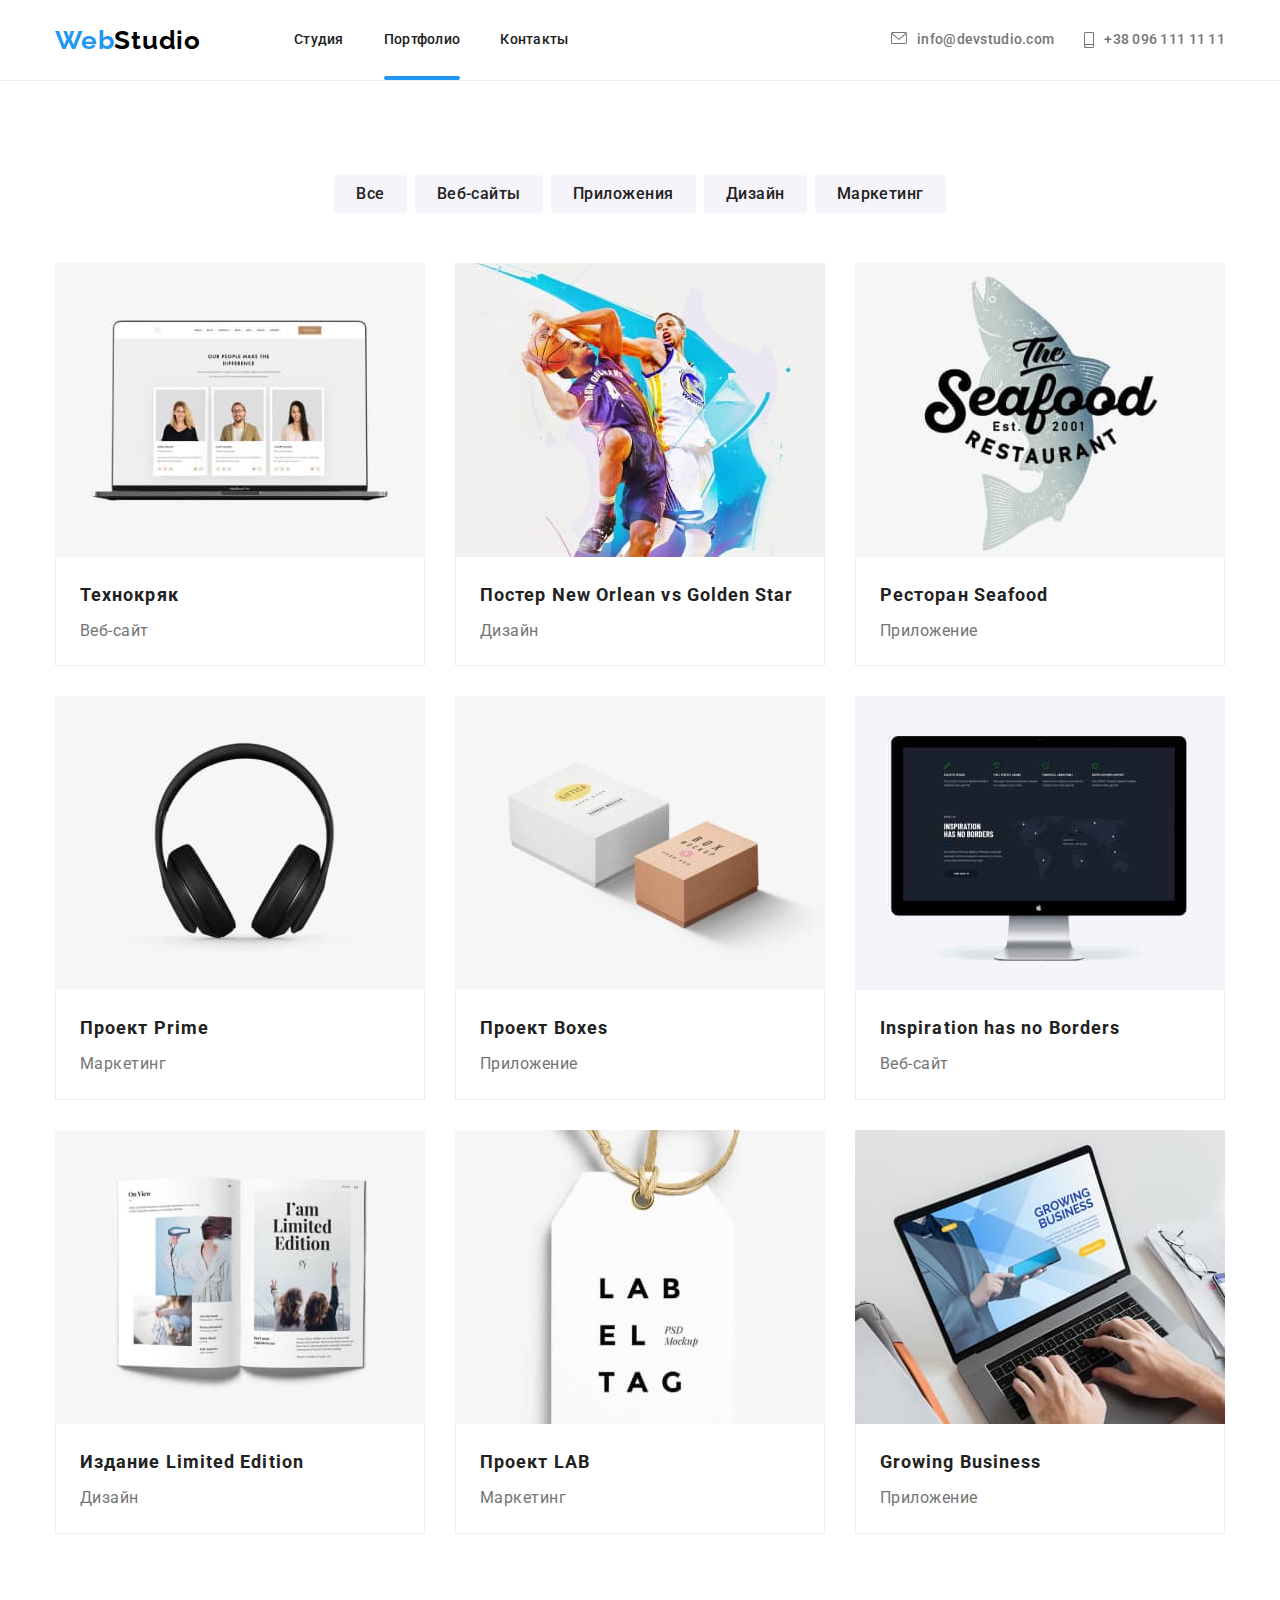
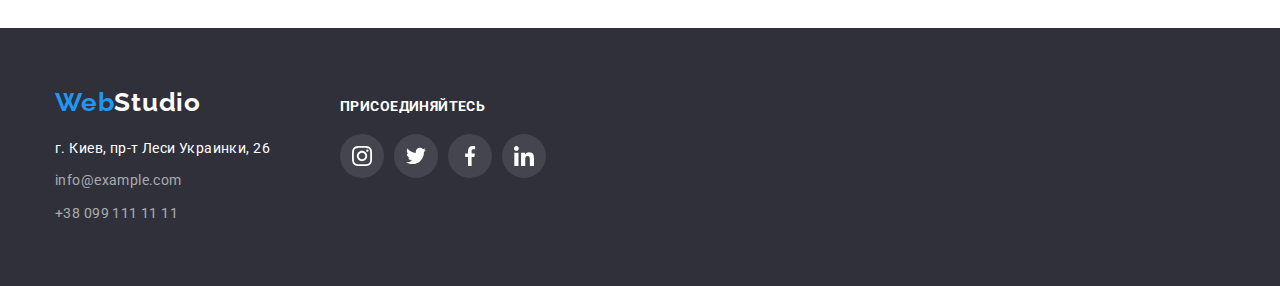
==== portfolio.html @ d4b6b2db "Почав розмітку форм" ====
<!DOCTYPE html>
<html lang="ru">

<head>
    <meta charset="UTF-8">
    <meta http-equiv="X-UA-Compatible" content="IE=edge">
    <meta name="viewport" content="width=device-width, initial-scale=1.0">
    <title>Dokument1</title>
    <link rel="stylesheet"
        href="https://cdnjs.cloudflare.com/ajax/libs/modern-normalize/1.1.0/modern-normalize.min.css">
    <link rel="stylesheet" href="./css/styles.css">
    <link rel="preconnect" href="https://fonts.googleapis.com">
    <link rel="preconnect" href="https://fonts.gstatic.com" crossorigin>
    <link
        href="https://fonts.googleapis.com/css2?family=Raleway:wght@700&family=Roboto:wght@400;500;700;900&display=swap"
        rel="stylesheet">
</head>

<body>
    <!--Шапка -->
    <header class="page-header">
        <div class="hed-container container">
            <nav class="nav">
                <a href="" class="logo"> Web<span class="span-logo">Studio</span></a>
                <ul class="nav-list">
                    <li class="nav-item"><a href="./index.html" class="nav-link"> Студия</a></li>
                    <li class="nav-item"><a href="./portfolio.html" class="nav-link current">Портфолио</a></li>
                    <li class="nav-item"><a href="" class="nav-link ">Контакты </a></li>
                </ul>
            </nav>
            <ul class="contakt">
                <li>
                    <a href="mailto:info@devstudio.com" class="contakt-link">
                        <svg class="contact-icon" width="16" height="12">
                            <use href="./images/symbol-defs.svg#icon-envelope"></use>
                        </svg> info@devstudio.com
                    </a>
                </li>
                <li>
                    <a href="tel:+380961111111" class="contakt-link">
                        <svg class="contact-icon" width="10" height="16">
                            <use href="./images/symbol-defs.svg#icon-smartphone-1"></use>
                        </svg>+38 096 111 11 11
                    </a>
                </li>
            </ul>
        </div>
    </header>
    <main>
        <!--Здесь одна секция-->
        <section class="portfolio section">
            <div class="container">
                <h1>Portfolio</h1>
                <ul class="button-list">
                    <li class="button-item"><button type="button">Все</button></li>
                    <li class="button-item"><button type="button">Веб-сайты</button></li>
                    <li class="button-item"><button type="button">Приложения</button></li>
                    <li class="button-item"><button type="button">Дизайн</button></li>
                    <li class="button-item"><button type="button">Маркетинг</button></li>
                </ul>
                <ul class="portfolio-list">
                    <li class="portfolio-item">
                        <a href="" class="portfolio-link">
                            <div class="portfolio-thumb">
                                <img src="./images/img5.jpg" class="portfolio-picture" alt="макет сайта на ноутбуке"
                                    width="370">
                                <p class="article-content">
                                    Технокряк это современная площадка распространения коронавируса. Компании используют
                                    эту платформу для цифрового
                                    шпионажа и атак на защищённые сервера конкурентов.
                                </p>
                            </div>
                            <div class="portfolio-details">
                                <h2>Технокряк</h2>
                                <p>Веб-сайт</p>
                            </div>
                        </a>
                    </li>
                    <li class="portfolio-item">
                        <a href="" class="portfolio-link">
                            <div class="portfolio-thumb">
                                <img src="./images/img6.jpg" class="portfolio-picture" alt="волейболисты" width="370">
                                <p class="article-content">
                                    Lorem ipsum dolor sit amet consectetur adipisicing elit. Officia doloribus quibusdam
                                    saepe veritatis fugit mollitia assumenda est totam alias enim, commodi ipsam rerum
                                    neque iste pariatur in maxime modi ducimus!
                                </p>
                            </div>
                            <div class="portfolio-details">
                                <h2>Постер New Orlean vs Golden Star</h2>
                                <p>Дизайн</p>
                            </div>
                        </a>
                    </li>
                    <li class="portfolio-item">
                        <a href="" class="portfolio-link">
                            <div class="portfolio-thumb"><img src="./images/img7.jpg" class="portfolio-picture"
                                    alt="макет приложения" width="370">
                                <p class="article-content">
                                    Технокряк это современная площадка распространения коронавируса. Компании используют
                                    эту платформу для цифрового
                                    шпионажа и атак на защищённые сервера конкурентов.
                                </p>
                            </div>
                            <div class="portfolio-details">
                                <h2>Ресторан Seafood</h2>
                                <p>Приложение</p>
                            </div>
                        </a>
                    </li>
                    <li class="portfolio-item">
                        <a href="" class="portfolio-link">
                            <div class="portfolio-thumb"><img src="./images/img8.jpg" class="portfolio-picture"
                                    alt="наушники" width="370">
                                <p class="article-content">
                                    Технокряк это современная площадка распространения коронавируса. Компании используют
                                    эту платформу для цифрового
                                    шпионажа и атак на защищённые сервера конкурентов.
                                </p>
                            </div>
                            <div class="portfolio-details">
                                <h2>Проект Prime</h2>
                                <p>Маркетинг</p>
                            </div>
                        </a>
                    </li>
                    <li class="portfolio-item">
                        <a href="" class="portfolio-link">
                            <div class="portfolio-thumb"><img src="./images/img9.jpg" class="portfolio-picture"
                                    alt="коробочки" width="370">
                                <p class="article-content">
                                    Технокряк это современная площадка распространения коронавируса. Компании используют
                                    эту платформу для цифрового
                                    шпионажа и атак на защищённые сервера конкурентов.
                                </p>
                            </div>
                            <div class="portfolio-details">
                                <h2>Проект Boxes</h2>
                                <p>Приложение</p>
                            </div>
                        </a>
                    </li>
                    <li class="portfolio-item">
                        <a href="" class="portfolio-link">
                            <div class="portfolio-thumb"><img src="./images/img10.jpg" class="portfolio-picture"
                                    alt="монитор" width="370">
                                <p class="article-content">
                                    Технокряк это современная площадка распространения коронавируса. Компании используют
                                    эту платформу для цифрового
                                    шпионажа и атак на защищённые сервера конкурентов.
                                </p>
                            </div>
                            <div class="portfolio-details">
                                <h2>Inspiration has no Borders</h2>
                                <p>Веб-сайт</p>
                            </div>
                        </a>
                    </li>
                    <li class="portfolio-item">
                        <a href="" class="portfolio-link">
                            <div class="portfolio-thumb"><img src="./images/img11.jpg" class="portfolio-picture"
                                    alt="книга" width="370">
                                <p class="article-content">
                                    Технокряк это современная площадка распространения коронавируса. Компании используют
                                    эту платформу для цифрового
                                    шпионажа и атак на защищённые сервера конкурентов.
                                </p>
                            </div>
                            <div class="portfolio-details">
                                <h2>Издание Limited Edition</h2>
                                <p>Дизайн</p>
                            </div>
                        </a>
                    </li>
                    <li class="portfolio-item">
                        <a href="" class="portfolio-link">
                            <div class="portfolio-thumb"><img src="./images/img12.jpg" class="portfolio-picture"
                                    alt="бейдж" width="370">
                                <p class="article-content">
                                    Технокряк это современная площадка распространения коронавируса. Компании используют
                                    эту платформу для цифрового
                                    шпионажа и атак на защищённые сервера конкурентов.
                                </p>
                            </div>
                            <div class="portfolio-details">
                                <h2>Проект LAB</h2>
                                <p>Маркетинг</p>
                            </div>
                        </a>
                    </li>
                    <li class="portfolio-item">
                        <a href="" class="portfolio-link">
                            <div class="portfolio-thumb"><img src="./images/img13.jpg" class="portfolio-picture"
                                    alt="макет приложения на ноутбуке" width="370">
                                <p class="article-content">
                                    Технокряк это современная площадка распространения коронавируса. Компании используют
                                    эту платформу для цифрового
                                    шпионажа и атак на защищённые сервера конкурентов.
                                </p>
                            </div>
                            <div class="portfolio-details">
                                <h2>Growing Business</h2>
                                <p>Приложение</p>
                            </div>
                        </a>

                    </li>
                </ul>
            </div>
        </section>
    </main>
    <footer class="footer">
        <div class="container">
            <div class="footer-info">
                <a href="" class="footlogo logo"> Web<span class="footer-logo">Studio</span></a>
                <address class="footer-contact">
                    <ul class="footer-list">
                        <li class="footer-item"> <a href="" class="footer-adress">г. Киев, пр-т Леси Украинки, 26</a>
                        </li>
                        <li class="footer-item"> <a href="" class="footer-link"> info@example.com</a></li>
                        <li class="footer-item"><a href="" class="footer-link"> +38 099 111 11 11</a></li>
                    </ul>
                </address>
            </div>
            <div class="follow">
                <h3>Присоединяйтесь</h3>
                <ul class="follow-list">
                    <li><a href="" class="follow-link">
                            <svg class="follow-icon" width="20" height="20">
                                <use href="images/symbol-defs.svg#icon-instagram1"></use>
                            </svg>
                        </a></li>
                    <li><a href="" class="follow-link">
                            <svg class="follow-icon" width="20" height="20">
                                <use href="images/symbol-defs.svg#icon-twitter1"></use>
                            </svg>
                        </a></li>
                    <li><a href="" class="follow-link">
                            <svg class="follow-icon" width="20" height="20">
                                <use href="images/symbol-defs.svg#icon-facebook1"></use>
                            </svg>
                        </a></li>
                    <li><a href="" class="follow-link">
                            <svg class="follow-icon" width="20" height="20">
                                <use href="images/symbol-defs.svg#icon-linkedin1"></use>
                            </svg>
                        </a></li>
                </ul>
            </div>
        </div>
    </footer>
</body>

</html>
---- css/styles.css ----
body {
    font-family: "Roboto", sans-serif;
    font-size: 14px;
    background-color: var(--background-color);
    color: var(--page-text-color);

  
}
:root{
    --primary-text-color: #212121;
    --title-text-color: #FFFFFF;
    --accent-text-color: #2196F3;
    --page-text-color:#757575;
    --footer-link-color: #FFFFFF99;
    --logo-color:  #000000;
    --background-color:#FFFFFF;
    --background-color-main:#2F303A;
    --background-button-portfolio: #F5F4FA;
    --background-button-hover: #2196F3;
    --box-shadow-portfolio:0px 4px 4px 0px #00000040;
    --box-shadow-portlolio-button :0px 2px 2px 0px #0000001F,

 0px 1px 2px 0px #00000014,

 0px 3px 1px 0px #0000001A;

    --box-shadow-button-hover: 0px 2px 2px 0px #0000001F;
    box-shadow: 0px 1px 2px 0px #00000014;
    box-shadow: 0px 3px 1px 0px #0000001A;
    --portfolio-border-radius: 4px;
    --primery-icon-color: #AFB1B8;

}
a{
    text-decoration: none;
}
h1, h2, h3, p{
    margin: 0;
    list-style: none;
}
ul{
list-style: none;
margin: 0;
padding: 0;
}

li {
    display: inline-block;
}

.section{
    /*padding-top: 94px;
    padding-bottom: 94px;*/
    padding: 94px 0;
}

.page-header {
    border-bottom:  1px solid #ECECEC;
}
.container {
    width: 1200px;
    margin-left: auto;
    margin-right: auto;
    padding-left: 15px;
    padding-right: 15px;
}

.hed-container {
    display: flex;
    align-items: center;
 }

 .logo{
    font-family: Raleway;
    font-weight: bold;
    font-size: 26px;
    line-height: 1.1;
    letter-spacing: 0.03em;
    color: var(--accent-text-color);
    margin-right: 93px;
 }
 .span-logo{
     color: var(--logo-color);
 }
 .nav{
     display: flex;
     align-items: center;
     margin-left: 93px;
     margin-left: 0;
     
 }
 .nav-list {
     display: flex;

 }

 .nav-item:not(:last-child) {
     margin-right: 40px;
 }

 /*.nav-list .item + .item{
     margin-left: 40px;
 }*/

 .nav-list a {
    font-weight: 500;
    line-height:1.1;
    letter-spacing: 0.02em;
    display: block;
    padding-top: 32px;
    padding-bottom: 32px;
    position: relative;
    color: var(--primary-text-color);

    transition: color 250ms cubic-bezier(0.4, 0, 0.2, 1) ;
 }
 .nav-link:hover, 
 .nav-link:focus
   {
     color: var(--accent-text-color);
     cursor: pointer;
 }

 .nav-link.current::after
 {
     content: "";
     width: 100%;
     height: 4px;
     display: block;
     position: absolute;
     bottom: 0;
     left: 0;
     border-radius: 2px;
     background: var(--background-button-hover);
   
   
 }
/*.nav-link.current:active::after{
    opacity: 1;
}*/



 .contakt {
    display: flex;
    margin-left: auto;
 }
/*.contakt-item:not(:last-child){
    margin-right: 50px;
}*/


 .contakt .contakt-link{
    font-weight: 500;
    font-size: 14px;
    line-height: 1.1;
    letter-spacing: 0.02em;
     color:var(--page-text-color);
     display: inline-flex;
     padding: 32px 0;

    transition: color 250ms cubic-bezier(0.4, 0, 0.2, 1) ;
 }

 .contakt >li:not(:last-child){
     margin-right: 30px;
 }
.contakt-link:hover,
.contakt-link:focus
{
    color: var(--accent-text-color);
}

 .contact-icon{
    margin-right: 10px;
    fill: currentColor;
}
/*.contact-icon:hover{
    fill: var(--background-button-hover);
}*/

/*Секція заголовок*/

.caption{

    margin: auto;
    padding-top: 200px;
    padding-bottom: 200px;
    background: var(--background-color-main);
}

/*стилізація фото заголовка, лінійний градієнт*/

.overlay{
    max-width: 1600px;
    height: 600px;
    margin-left: auto;
    margin-right: auto;
    background-image: linear-gradient(to right, rgba(47, 48, 58, 0.4),
    rgba(47, 48, 58, 0.4)),
    url("../images/Img14.jpg");
    background-repeat: no-repeat;
    background-position: center;
    background-size: cover;
}

/* кінець стилізація фото заголовка, лінійний градієнт*/

.caption-title{
    font-weight: 900;
    font-size: 44px;
    line-height: 1.3;
    text-align: center;
    letter-spacing: 0.06em;
    text-transform: uppercase;
    color: var(--title-text-color);
    width: 696px;
    margin-left: auto;
    margin-right: auto;
    margin-bottom: 30px;
}
.caption-button{
    font-weight: bold;
    font-size: 16px;
    line-height: 1.8;
    display: flex;
    align-items: center;
    text-align: center;
    letter-spacing: 0.06em;
    color: var(--title-text-color);
    background-color: var(--accent-text-color);
    margin-left: auto;
    box-shadow: 0px 4px 4px rgba(0, 0, 0, 0.15);
    margin-right: auto;
    padding: 10px 32px;
    border-radius: 4px;
    border: none;
    cursor: pointer;

    
}

.backdrop{
    z-index: 10;
    position: fixed;
    top: 0;
    left: 0;
    width: 100%;
    height: 100%;
    background-color: rgba(0, 0, 0, 0.2);

    transition:  1s cubic-bezier(0.4, 0, 0.2, 1) opacity ;

    
}
.backdrop.is-hidden{
    opacity: 0;
    pointer-events: none;
}

.modal{
    position: absolute;
    top: 50%;
    left: 50%;
    transform: translate(-50%, -50%);

    width: 528px;
    min-height: 581px;

    background-color: var(--background-color);
    border-radius: 4px;

    transition:  1s cubic-bezier(0.4, 0, 0.2, 1) ;


}

.model-button{
    position: absolute;
    top: 8px;
    right: 8px;

    display: flex;
    width: 30px;
    height: 30px;
    border-radius: 50%;
    align-items: center;
    justify-content: center;
    background: var(--background-color);
    border: 1px solid rgba(0, 0, 0, 0.1);
    box-sizing: border-box;

    padding: 0;
    cursor: pointer;
    
}

.modal p{
    font-weight: bold;
    font-size: 20px;
    line-height: 1.1;
    text-align: center;
    letter-spacing: 0.03em;

    color: var(--primary-text-color);
    margin-top: 40px;

}


/*Секкція Особливості Advantage*/

.advantage{
   padding-bottom: 0;
}
.advantage-list{
    display: flex;
}
.advantage-item{
    width: 270px;
}
.advantage-item:not(:first-child) {
      margin-left: 30px;
}
.advantage-blok {
    display: flex;
    height: 120px;
    background: var(--background-button-portfolio);
    border-radius: 4px;
   /*background-image: url("../images/symbol-defs.svg#icon-antenna1");*/
    margin-bottom: 30px;
    align-items: center;
    justify-content: center;
}

/*Інший варіант для не інтерактивних елементів додавати фото через бекграунд імедж*/
 /*.advantage-item:nth-child(1) {
   background-image: url("../images/symbol-defs.svg#icon-antenna1");
  

 .advantage-item:nth-child(2)::before{
     background-image: url("../images/symbol-defs.svg#icon-clock1");
    
 }
  .advantage-item:nth-child(3)::before{
     background-image: url("../images/diagram1.png");
 }*/


.advantage h2{
     position: absolute;
     width: 1px;
     height: 1px;
     margin: -1px;
     padding: 0;
     overflow: hidden;
     border: 0;
     clip: rect(0000);
}
.advantage-item h3 {
    line-height: 1.1;
    letter-spacing: 0.03em;
    text-transform: uppercase;
    color: var(--primary-text-color);
    margin-bottom: 10px;
}

.advantage-list p{
    line-height: 1.7;
    letter-spacing: 0.03em;
    color: var(--page-text-color);
}
/*Кінець секції Advantage*/

/*Початок секії Чем мы занимаесмя*/

.features-title{
    font-weight: bold;
    font-size: 36px;
    line-height: 1.1;
    text-align: center;
    letter-spacing: 0.03em;
    color: var(--primary-text-color);
    margin-bottom: 50px;
}
.features-list{
    display: flex;
    /*justify-content: space-between;
    list-style: none;*/
  /*margin: 0 auto;*/
    align-items: center;
}

.features-item:not(:first-child) {
      margin-left: 30px;
}
.features-item{
    position: relative;
}


 .features-picture {
     display: block;
     max-width: 100%;
     height: auto;
 }

 .features-thumb{
     position: absolute;
     bottom: 0;
     left: 0;
     background:  rgba(47, 48, 58, 0.8);
     width: 100%;
 }

.features-thumb p{
font-weight: bold;
font-size: 14px;
line-height: 1.1;
text-align: center;
justify-content: center;
letter-spacing: 0.03em;
text-transform: uppercase;
color: var(--title-text-color);
padding: 27px 82px;
}


/*Кінець  секії Чем мы занимаесмя*/

/*Секція наша команда*/

.team{
   background: #F5F4FA; 
   margin-left: auto;
   margin-right: auto;

}

.team-title{
    font-weight: bold;
    font-size: 36px;
    line-height: 1.1;
    text-align: center;
    letter-spacing: 0.03em;
    color: var(--primary-text-color);
    margin-bottom: 50px;
}
.team-list{
    display: flex;
    /*justify-content: space-between;*/
    margin-left: auto;
    margin-right: auto;
}
.team-details {
  padding-top: 30px;
  padding-bottom: 30px;
}
.team-item{
    width: calc((100% - 90px) / 4);
    border-radius: 0px 0px 4px 4px;
    background-color:var(--background-color);
    box-shadow: 0px 1px 3px rgba(0, 0, 0, 0.12), 0px 1px 1px rgba(0, 0, 0, 0.14), 0px 2px 1px rgba(0, 0, 0, 0.2);


}
.team-item:not(:first-child) {
    margin-left: 30px;
}

.team-name{
    font-weight: 500;
    font-size: 16px;
    line-height: 1.1;
    text-align: center;
    letter-spacing: 0.03em;
    color: var(--primary-text-color);
    margin-bottom: 10px;

}
.team-content{
    font-weight: normal;
    font-size: 16px;
    line-height: 1.1;
    text-align: center;
    letter-spacing: 0.03em;
    color: var(--page-text-color);
    margin-bottom: 16px;

}
.team-picture{
    max-width: 100%;
    height: auto;
   
}

.social-list{
    display: flex;
    justify-content: center;
   
}

.social-list li:not(:last-child){
    margin-right: 10px;
}
.social-link{
    display: flex;
    width: 44px;
    height: 44px;
    border-radius: 50%;
    align-items: center;
    justify-content: center;
    background-color: var(--background-color);

    transition: background-color 250ms cubic-bezier(0.4, 0, 0.2, 1) ;
}
.social-link:hover,
.social-link:focus
{
   background-color: var(--background-button-hover);
}

.social-icon{
    fill: var(--primery-icon-color);

     transition: fill 250ms cubic-bezier(0.4, 0, 0.2, 1) ;
}

.social-link:hover .social-icon{
    fill: var(--title-text-color);
}

/*Секція наші клієнти*/

.client-list{
    display: flex;
    justify-content: space-between;
  
}
.client-title{
     font-weight: bold;
    font-size: 36px;
    line-height: 1.1;
    text-align: center;
    letter-spacing: 0.03em;
    color: var(--primary-text-color);
    margin-bottom: 50px;
}

/*.client-item{
    background-color:var(--background-color);
     width: calc((100% - 150px) / 6);
     border: 1px solid #AFB1B8;
    box-sizing: border-box;
    border-radius: 4px;

}*/

/*.client-item:not(:first-child) {
    margin-left: 30px;
}*/ 
.client-link {
    display: flex;
    align-items: center;
    justify-content: center;
    width: 170px;
    height: 92px;
     border: 1px solid var(--primery-icon-color);
     background-color: var(--background-color);
    border-radius: 4px;

    transition: border-color 250ms cubic-bezier(0.4, 0, 0.2, 1) ;
    
}
.client-link:hover,
.client-link:focus      
 {
     border-color: var(--background-button-hover);

}

.client-link:hover .client-icon,
.client-link:focus .client-icon
{
   fill: var(--background-button-hover);
    transition: fill 250ms cubic-bezier(0.4, 0, 0.2, 1) ;

}
.client-icon {
    fill: var(--primery-icon-color);
  
}
/*.client-icon:hover{
    fill: var(--background-button-hover);
}*/

/*Кінець секції Постійні клієнти*/

/* Старт Футер*/

.footer{
    padding-top: 60px;
    padding-bottom: 60px;
    background: var(--background-color-main);
 
}
.footer .container{
    display: flex;
    align-items: baseline;
  
}
.footer-logo{
    color: var(--title-text-color);
}
.footlogo{
    display: inline-block;
    margin: 0 auto;
    margin-bottom: 20px;
   

}
.footer-adress{
    font-style: normal;
    font-weight: normal;
    font-size: 14px;
    line-height: 1.7;
    letter-spacing: 0.03em;
    color: var(--background-color);

}
.footer-list{
    display: inline-block;
    
}

.footer-list > li {
display: block;
}
.footer-item:not(:last-child) {
    margin-bottom: 9px;
}

.footer-link{
    font-style: normal;
    font-weight: normal;
    font-size: 14px;
    line-height: 1.7;
    letter-spacing: 0.03em;
    color: var(--footer-link-color);

     transition: color 250ms cubic-bezier(0.4, 0, 0.2, 1) ;

}
.footer-link:hover,
.footer-link:focus{
    color: var(--accent-text-color);

}

.follow{
    margin-left: 70px;
   
}

.follow h3{
    font-weight: bold;
    font-size: 14px;
    line-height: 16px;
    letter-spacing: 0.03em;
    text-transform: uppercase;
    color: var(--title-text-color);
    margin-bottom: 20px;
}

.follow-list{
    display: flex;
    justify-content: space-between;
}
.follow-list li:not(:last-child){
    margin-right: 10px;
}
.follow-link{
    display: flex;
    width: 44px;
    height: 44px;
    border-radius: 50%;
    align-items: center;
    justify-content: center;
    background: rgba(255, 255, 255, 0.1);

    transition: background-color 250ms cubic-bezier(0.4, 0, 0.2, 1) ;
  
}
.follow-icon{
    fill: var(--title-text-color);
}
.follow-link:hover{
    background-color: var(--background-button-hover);
}

.foter-form{
    margin-left: 93px;
}

.foter-form button {
    display: inline-flex;
    padding: 10px 28px;
    margin-left: 12px;
    border: none;
    border-radius: 4px;
    background-color: var(--background-button-hover);
    color: var(--title-text-color);
    box-shadow: 0px 4px 4px rgba(0, 0, 0, 0.15);
    font-size: inherit;
    cursor: pointer;

    justify-content: center;
    align-items: center;

}
.foter-form h3{
    font-weight: bold;
    font-size: 14px;
    line-height: 16px;
    letter-spacing: 0.03em;
    text-transform: uppercase;
    color: var(--title-text-color);
    margin-bottom: 20px;
}
.form-footer-icon{
    margin-left: 10px;
}

.input type[text] {
    width: 358px;
    padding: 15px;
}
    


/*Кінець футера*/


/*Початок Портфоліо*/

.portfolio h1{
     position: absolute;
     width: 1px;
     height: 1px;
     margin: -1px;
     padding: 0;
     overflow: hidden;
     border: 0;
     clip: rect(0000);
 }


.button-list {
    display: flex;
    justify-content: center;
    margin: 0 auto 50px;
  
   
}
.button-list .button-item + .button-item {
    margin-left: 8px;

}

.button-list button {
    font-weight: 500;
    font-size: 16px;
    line-height: 1.6;
    text-align: center;
    letter-spacing: 0.03em;
    color: var(--primary-text-color);
    background: var(--background-button-portfolio);
    border-radius: var(--portfolio-border-radius);
    border: none;
    padding: 6px 22px;

    transition: 250ms  cubic-bezier(0.4, 0, 0.2, 1)  background, box-shadow 250ms  cubic-bezier(0.4, 0, 0.2, 1), 250ms  cubic-bezier(0.4, 0, 0.2, 1) color ;
}
.button-list button:hover,
.button-list button:focus
{
    background: var(--background-button-hover);
    color: var(--title-text-color);
    box-shadow: var(--box-shadow-portlolio-button);
    cursor: pointer;
   /* border-radius: var(--portfolio-border-radius);*/
    border: none;
 
}
/*.button-list button:focus {
    background: var(--background-button-hover);
    color: var(--title-text-color);
    box-shadow: var(--box-shadow-portlolio-button);
    border-radius: var(--portfolio-border-radius);
   
 
}*/     

.portfolio-list {
    display: flex;
    flex-wrap: wrap;

}

 visual-hidden {
     position: absolute;
     width: 1px;
     height: 1px;
     margin: -1px;
     padding: 0;
     overflow: hidden;
     border: 0;
     clip: rect(0000);
 }

.portfolio-item {
    background-color: var(--background-color);
    width: 370px;
    margin-right: 30px;
    margin-bottom: 30px;
 }

 .portfolio-link{
     display: block;

      transition: box-shadow 250ms cubic-bezier(0.4, 0, 0.2, 1) ;
  
 }
 .portfolio-link:hover,
 .portfolio-link:focus
 {
     box-shadow: 0px 1px 1px rgba(0, 0, 0, 0.12), 0px 4px 4px rgba(0, 0, 0, 0.06), 1px 4px 6px rgba(0, 0, 0, 0.16);
 }

.portfolio-item:nth-child(3n) {
    margin-right: 0;
}

 .portfolio-item:nth-last-child(-n + 3) {
  margin-bottom: 0;
}
 .portfolio-picture {
      display: block;
     max-width: 100%;
     height: auto;    
 }



.portfolio-thumb{
    position: relative;
    overflow: hidden;

}
.portfolio-thumb::before{
    content: "";
    display: inline-block;
    position: absolute;
    width: 100%;
    height: 100%;
    background-color: rgba(33, 150, 243, 0.9);
    transform: translateY(101%);
    
 }

 .portfolio-link:hover .portfolio-thumb::before{


    transform: translateY(0%);
    transition: 1s transform cubic-bezier(0.4, 0, 0.2, 1);
    
}

 .article-content{
     display: inline-block;
    position: absolute;
    width: 332px;
    top: 50%;
    left: 50%;
    transform: translate(-50%, 100%);
    font-size: 18px;
    line-height: 1.5;
    letter-spacing: 0.03em;
    color: var(--title-text-color);
   
}

.portfolio-link:hover .article-content{

    transform: translate(-50%, -50%);

    transition: 1s transform cubic-bezier(0.4, 0, 0.2, 1);
}
 .portfolio-details{
    display: block;
    width: 370px;
    padding: 20px 0;
    border-bottom: 1px solid #EEEEEE;;
    border-left: 1px solid #EEEEEE;;
    border-right: 1px solid #EEEEEE;;
 }
.portfolio-details h2{
    font-weight: bold;
    font-size: 18px;
    line-height: 2;
    letter-spacing: 0.06em;
    color:var(--primary-text-color);
    margin-bottom: 4px;
    margin-left: 24px;
}
.portfolio-details p{
    font-size: 16px;
    line-height: 1.8;
    letter-spacing: 0.03em;
    color: var(--page-text-color);
    margin-left: 24px;
}



/*Кінець портфоліо*/ 



/*.card:hover
{
    box-shadow: 0px 1px 1px rgba(0, 0, 0, 0.12), 0px 4px 4px rgba(0, 0, 0, 0.06), 1px 4px 6px rgba(0, 0, 0, 0.16);
}*/
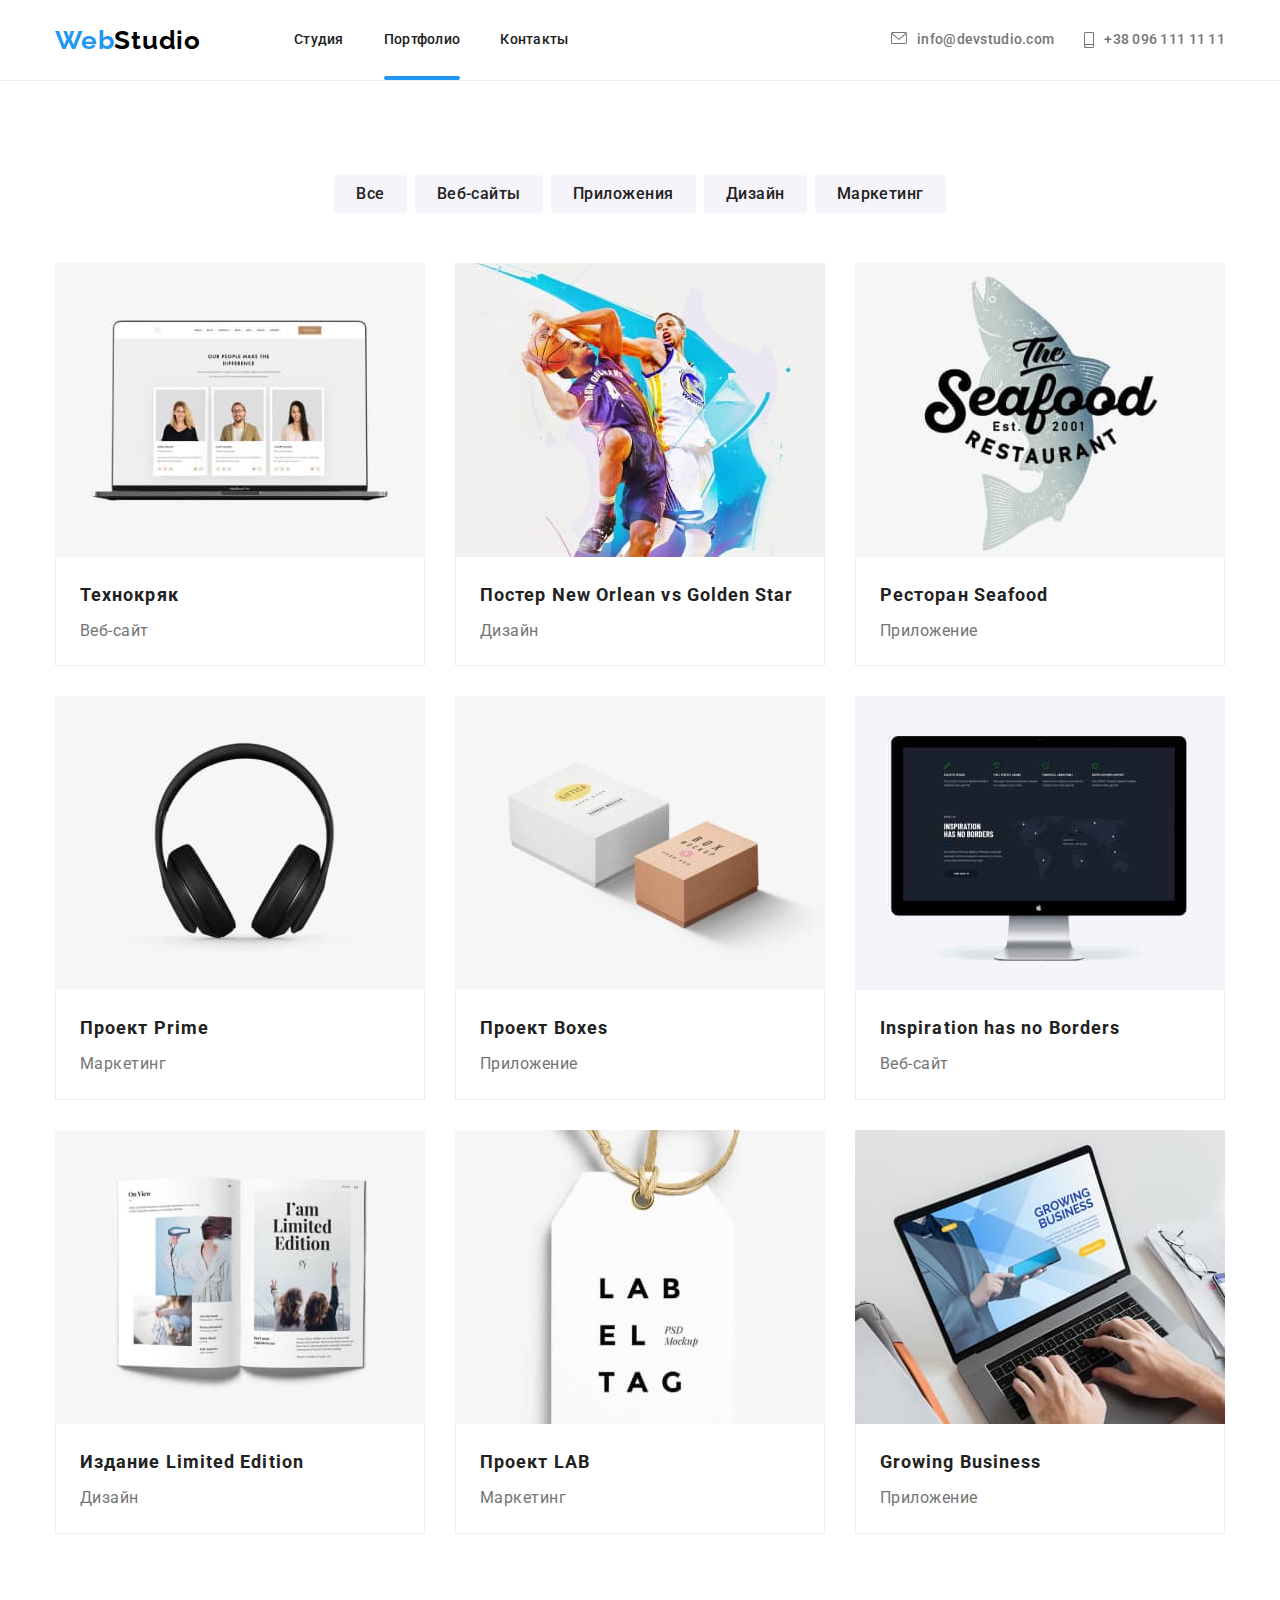
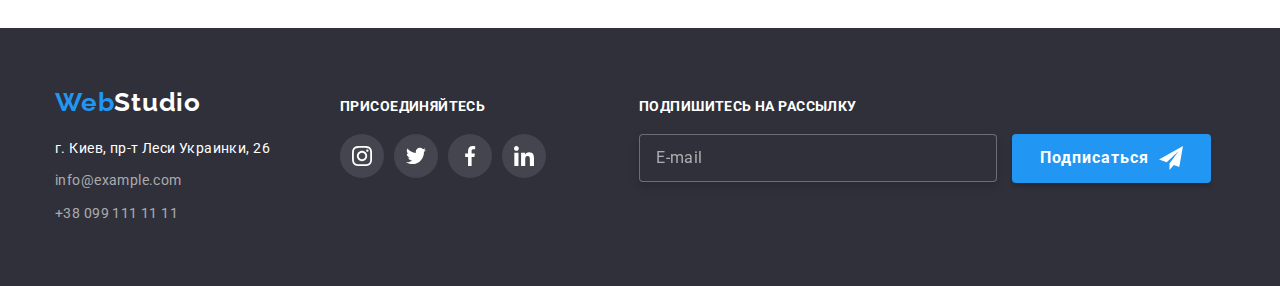
==== commit 46c45424: "Завершив 6 дз" ====
--- a/portfolio.html
+++ b/portfolio.html
@@ -247,6 +247,16 @@
                         </a></li>
                 </ul>
             </div>
+            <form class="foter-form">
+                <h3>Подпишитесь на рассылку</h3>
+                <label for="email"></label>
+                <input type="email" name="email" id="email" placeholder="E-mail">
+                <button type="submit">Подписаться
+                    <svg class="form-footer-icon" width="24" height="24">
+                        <use href="images/symbol-defs.svg#icon-iconsend"></use>
+                    </svg>
+                </button>
+            </form>
         </div>
     </footer>
 </body>
--- a/css/styles.css
+++ b/css/styles.css
@@ -293,10 +293,17 @@
 
     padding: 0;
     cursor: pointer;
-    
-}
-
-.modal p{
+
+    transition:  fill 250ms cubic-bezier(0.4, 0, 0.2, 1) ;
+    
+}
+
+.model-button:hover{
+fill: var(--background-button-hover);
+}
+
+
+.modal-form  p{
     font-weight: bold;
     font-size: 20px;
     line-height: 1.1;
@@ -304,11 +311,195 @@
     letter-spacing: 0.03em;
 
     color: var(--primary-text-color);
-    margin-top: 40px;
-
-}
-
-
+    margin-top: 44px;
+    margin-bottom: 12px;
+
+}
+
+.modal-form{
+    width: 528px;
+    /*outline: 1px solid teal;*/
+}
+
+.form-fild{
+    /*width: 448px;*/
+   /* outline: 1px solid red;*/
+    margin-bottom: 20px;
+    display: flex;
+    flex-direction: column;
+    
+}
+
+.fild-blok{
+    position: relative;
+    width: 448px;
+    height: 40px;
+    margin-left: 46px;
+    margin-right: auto;
+    margin-bottom: 10px;
+   
+}
+ .fild-label
+ {
+    font-size: 12px;
+    line-height: 1.1;
+    letter-spacing: 0.01em;
+    color: var(--page-text-color);
+    margin-left: 46px;
+    margin-bottom: 4px;
+}
+
+ .form-input
+{
+    width: 100%;
+    margin-bottom: 10px;
+    padding: 10px 42px;
+    border: 1px solid rgba(33, 33, 33, 0.2);
+    box-sizing: border-box;
+    border-radius: 4px;
+
+     transition: border 250ms cubic-bezier(0.4, 0, 0.2, 1) ;
+   
+}
+.form-input:hover,
+ .form-input:focus{
+     outline: none;
+    border: 1px solid  var(--accent-text-color);
+    cursor: pointer;
+}
+
+.form-input:hover + .ooo-icons,
+.form-input:focus + .ooo-icons
+{
+    fill: var(--background-button-hover);
+}
+
+
+.ooo-icons{
+    position: absolute;
+    top: 50%;
+    left: 12px;
+    display: inline-block;
+
+    transform: translateY(-50%);
+     transition: fill 250ms cubic-bezier(0.4, 0, 0.2, 1) ;
+}
+
+
+
+.modal-comment{
+    display: flex;
+    flex-direction: column;
+    width: 448px;
+    height: 120px;
+    margin-left: 46px;
+   
+}
+
+.comment-label{
+    font-size: 12px;
+    line-height: 1.1;
+    letter-spacing: 0.01em;
+    color: var(--page-text-color);
+    margin-bottom: 4px;
+}
+.comment-fild{
+    padding: 12px 16px;
+    border: 1px solid rgba(33, 33, 33, 0.2);
+    box-sizing: border-box;
+    border-radius: 4px;
+    resize: none;
+}
+
+ 
+
+.form-fild textarea::placeholder{ 
+    font-size: 12px;
+    line-height: 1.1;
+    letter-spacing: 0.01em;
+    color: rgba(117, 117, 117, 0.5);
+
+}
+
+/*.modal-policy{
+    width: 425px;
+    margin-left: auto;
+    margin-right: auto;
+    margin-bottom: 30px;
+    display: flex;
+    align-items: center;
+}*/
+
+.policy-box{
+    margin-left: 55px;
+    margin-bottom: 30px;
+    font-size: 14px;
+    line-height: 1.7;
+    letter-spacing: 0.03em;
+    color: var(--page-text-color);
+    display: flex;
+    align-items: center;
+    
+}
+
+.policy-checkbox{
+    position: absolute;
+    width: 1px;
+    height: 1px;
+    margin: -1px;
+    border: 0px;
+    padding: 0px;
+    clip: rect(0 0 0 0);
+    overflow: hidden;
+}
+
+.policy-checkbox:checked + .policy-box::before{
+    background-color: var(--background-button-hover);
+    background-image: url(../images/icon-check.svg);
+    background-repeat: no-repeat;
+    background-position: center;
+    background-size: contain;
+}
+.policy-checkbox:checked + .policy-box::before{
+    border: 1px solid var(--background-button-hover);
+}
+.policy-box::before{
+    display: block;
+    content: "";
+    width: 16px;
+    height: 16px;
+    border: 1px solid var(--primary-text-color);
+    border-radius: 2px;
+    margin-right: 7px;
+}
+
+.policy-box a{
+    margin-left: 5px;
+    color: var(--accent-text-color);
+    border-bottom: 1px solid var(--accent-text-color);
+}
+
+
+.modal-form button {
+    display: inline-flex;
+    padding: 10px 28px;
+    margin-left: 165px;
+    border: none;
+    border-radius: 4px;
+    background-color: var(--background-button-hover);
+    color: var(--title-text-color);
+    box-shadow: 0px 4px 4px rgba(0, 0, 0, 0.15);
+    cursor: pointer;
+    justify-content: center;
+    align-items: center;
+
+    font-weight: bold;
+    font-size: 16px;
+    line-height: 1.8;
+    letter-spacing: 0.06em;
+
+
+}
 /*Секкція Особливості Advantage*/
 
 .advantage{
@@ -712,11 +903,15 @@
     background-color: var(--background-button-hover);
     color: var(--title-text-color);
     box-shadow: 0px 4px 4px rgba(0, 0, 0, 0.15);
-    font-size: inherit;
     cursor: pointer;
-
     justify-content: center;
     align-items: center;
+
+    font-weight: bold;
+    font-size: 16px;
+    line-height: 1.8;
+    letter-spacing: 0.06em;
+
 
 }
 .foter-form h3{
@@ -732,11 +927,32 @@
     margin-left: 10px;
 }
 
-.input type[text] {
+    
+.foter-form input{
     width: 358px;
-    padding: 15px;
-}
-    
+     background-color: var(--background-color-main);
+     color: var(--title-text-color);
+     padding: 15px 16px;
+     border: 1px solid rgba(255, 255, 255, 0.3);
+    box-sizing: border-box;
+    filter: drop-shadow(0px 4px 4px rgba(0, 0, 0, 0.15));
+    border-radius: 4px;
+ 
+    
+}
+
+
+.foter-form input::placeholder{
+    font-size: 16px;
+    line-height: 1.2;
+    letter-spacing: 0.03em;
+    color: rgba(255, 255, 255, 0.6);
+    
+
+}
+
+
+
 
 
 /*Кінець футера*/
